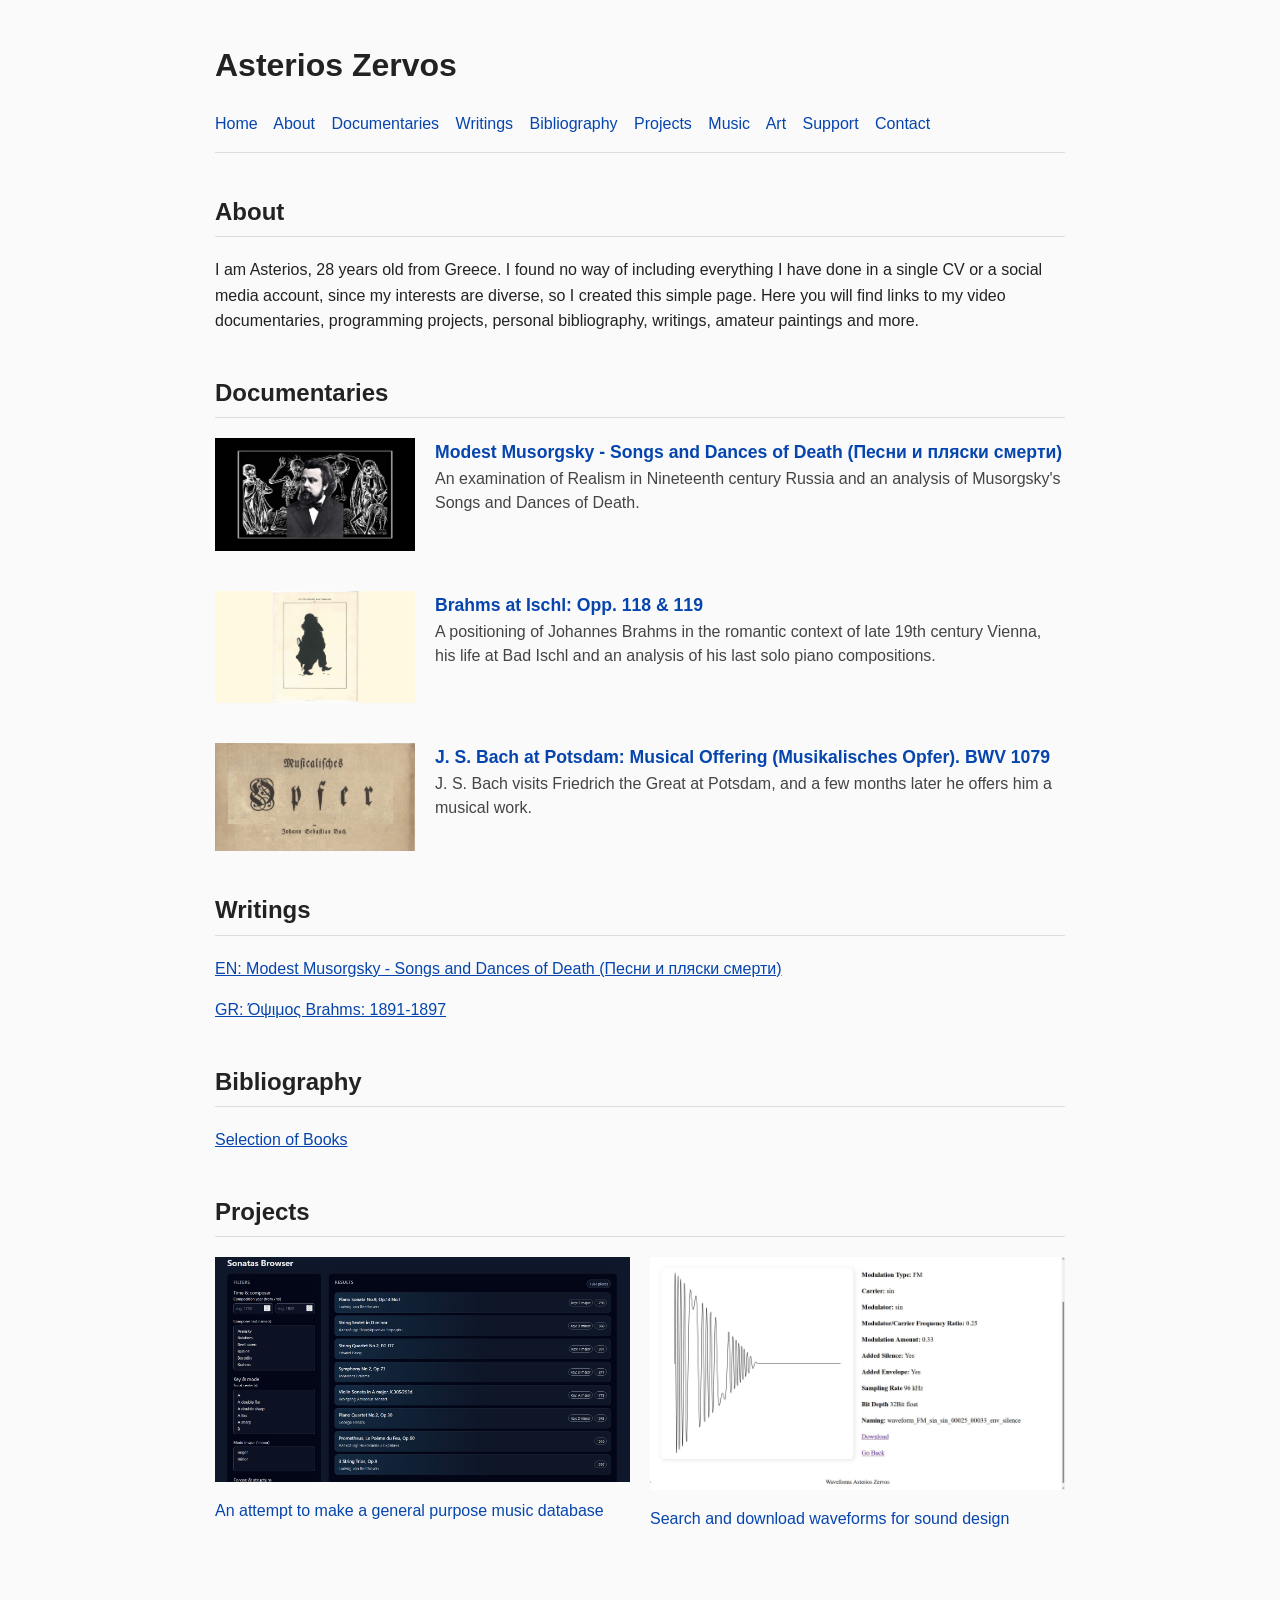
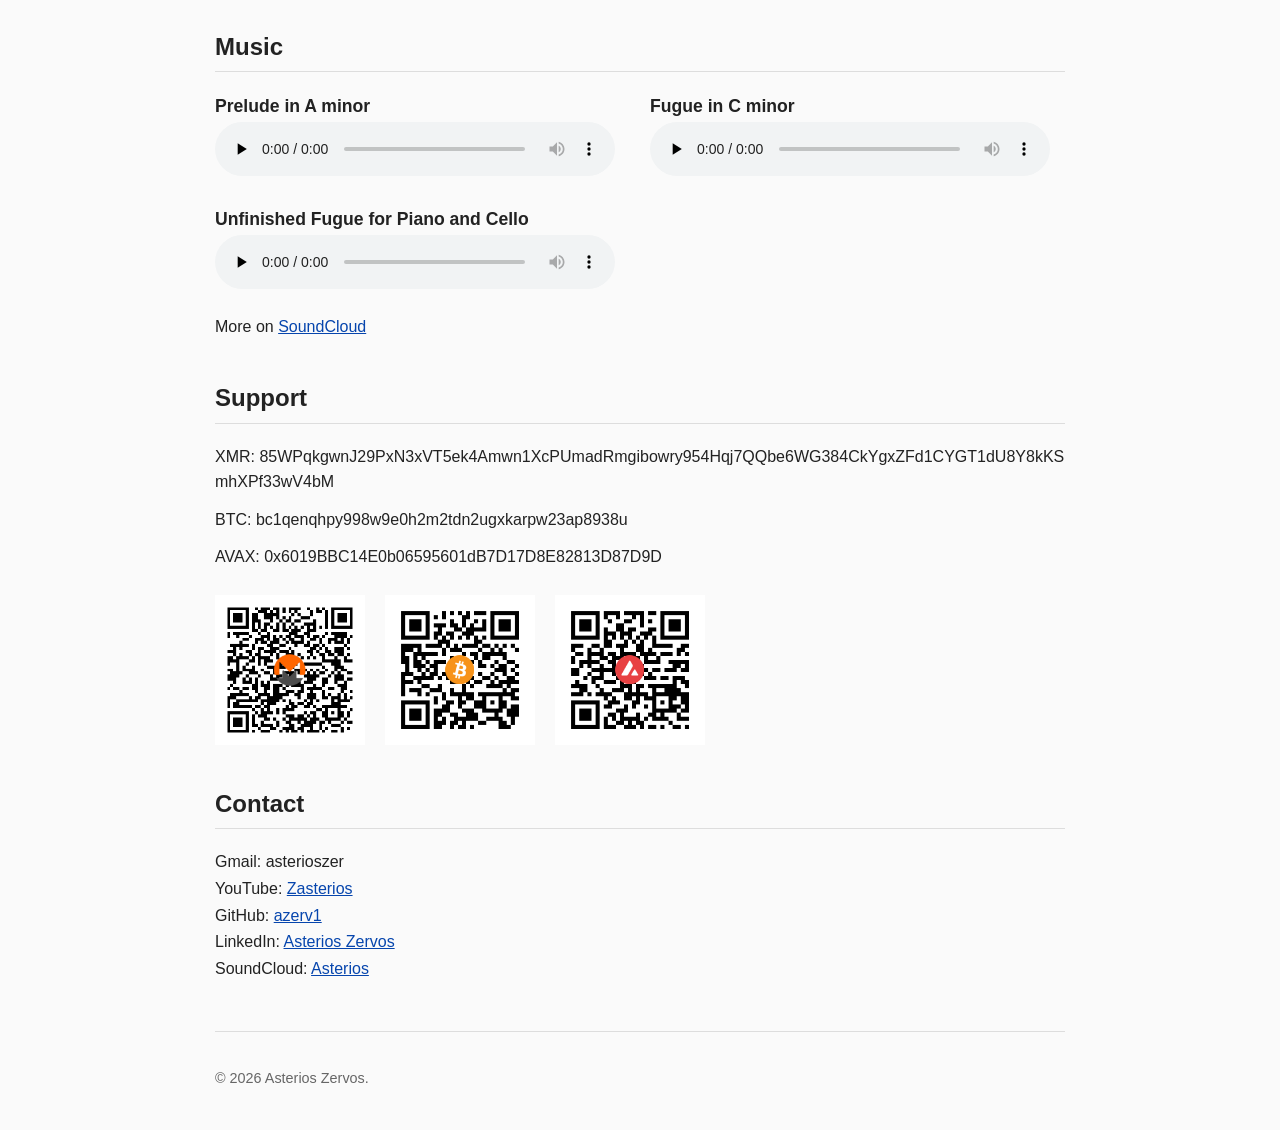
==== index.html @ 6bbd2012 "fix fugue c minor extension" ====
<!DOCTYPE html>
<html lang="en">
<head>
  <meta charset="UTF-8" />
  <meta name="viewport" content="width=device-width, initial-scale=1.0" />
  <meta name="referrer" content="strict-origin-when-cross-origin" />
  <meta name="description" content="I am Asterios, 28 years old from Greece. Here you will find links to my video documentaries, programming projects, personal bibliography, writings, amateur paintings and more.">
  <title>Asterios Zervos</title>
<link rel="stylesheet" href="style.css">
</head>
<body>
  <header>
    <h1>Asterios Zervos</h1>
  </header>

  <nav>
    <a href="index.html">Home</a>
    <a href="index.html#about">About</a>
    <a href="#documentaries">Documentaries</a>
    <a href="index.html#writings">Writings</a>
    <a href="index.html#bibliography">Bibliography</a>
    <a href="index.html#programs">Projects</a>
    <a href="index.html#music">Music</a>
    <a href="art.html">Art</a>
    <a href="index.html#support">Support</a>
    <a href="index.html#contact">Contact</a>
  </nav>

  <main>

    <section id="about">
      <h2>About</h2>
      <p>
       I am Asterios, 28 years old from Greece. I found no way of including everything I have done in a single CV or a social media account, since my interests are diverse,
        so I created this simple page. Here you will find links to my video documentaries, programming projects, personal bibliography, writings, amateur paintings and more.
      </p>
    </section>

  <section id="documentaries">
    <h2>Documentaries</h2>

    <div class="doc-item">

      <a href="https://www.youtube.com/watch?v=Gd1Lgdtlw6A" target="_blank" rel="noopener noreferrer">
        <img src="images/songs_an_dances_thumbnail.jpg" alt="Songs and Dances of Death thumbnail">
      </a>

      <div class="doc-text">
        <h3>
          <a href="https://www.youtube.com/watch?v=Gd1Lgdtlw6A" target="_blank" rel="noopener noreferrer">
            Modest Musorgsky - Songs and Dances of Death (Песни и пляски смерти)
          </a>
        </h3>

        <p>
        An examination of Realism in Nineteenth century Russia and an analysis of Musorgsky's Songs and Dances of Death. 
        </p>
      </div>

    </div>

    <div class="doc-item">

      <a href="https://www.youtube.com/watch?v=QQoxHRC1DCM" target="_blank" rel="noopener noreferrer">
        <img src="images/brahms_thumbnail.jpg" alt="Brahms thumbnail">
      </a>

      <div class="doc-text">
        <h3>
          <a href="https://www.youtube.com/watch?v=QQoxHRC1DCM" target="_blank" rel="noopener noreferrer">
            Brahms at Ischl: Opp. 118 & 119
          </a>
        </h3>

        <p>
          A positioning of Johannes Brahms in the romantic context of late 19th century Vienna,
           his life at Bad Ischl and an analysis of his last solo piano compositions.
        </p>
      </div>

    </div>

    <div class="doc-item">

      <a href="https://www.youtube.com/watch?v=Cq5OfuoIWLc" target="_blank" rel="noopener noreferrer">
        <img src="images/opfer_thumbnail_youtube.jpg" alt="Musical Offering thumbnail">
      </a>

      <div class="doc-text">
        <h3>
          <a href="https://www.youtube.com/watch?v=Cq5OfuoIWLc" target="_blank" rel="noopener noreferrer">
            J. S. Bach at Potsdam: Musical Offering (Musikalisches Opfer). BWV 1079
          </a>
        </h3>

        <p>
          J. S. Bach visits Friedrich the Great at Potsdam, and a few months later he offers him a musical work.
        </p>
      </div>

    </div>

  </section>

    <section id="writings">
      <h2>Writings</h2>

      <p>
        <a href="pdfs/asterios_zervos_Musorgsky_Songs and Dances of Death_2026.pdf" target="_blank">
          EN: Modest Musorgsky - Songs and Dances of Death (Песни и пляски смерти) 
        </a>
      </p>

      <p>
        <a href="pdfs/Όψιμος_Brahms_αστεριος_ζερβος_2026.pdf" target="_blank">
          GR: Όψιμος Brahms: 1891-1897
        </a>
      </p>
    </section>

    <section id="bibliography">
      <h2>Bibliography</h2>

      <p>
        <a href="pdfs/asterios_zervos_bibliography.pdf" target="_blank">
          Selection of Books
        </a>
      </p>
    </section>
<section id="programs">
  <h2>Projects</h2>

  <div class="projects-grid">

    <div class="doc-item">
      <a href="https://github.com/azerv1/classical_chamber" target="_blank" rel="noopener noreferrer">

        <img src="images/projects/chamber.jpg" alt="musicdb">

        <p>
          An attempt to make a general purpose music database
        </p>

      </a>
    </div>

    <div class="doc-item">
      <a href="https://github.com/azerv1/waveforms-site" target="_blank" rel="noopener noreferrer">

        <img src="images/projects/waveform.jpg" alt="waveforms">

        <p>
          Search and download waveforms for sound design
        </p>

      </a>
    </div>

  </div>
</section>

<section id="music">
  <h2>Music</h2>

  <div class="projects-grid">
    <div class="music-item">
      <div class="doc-text">
        <h3>Prelude in A minor</h3>
        <audio controls preload="none">
          <source src="audio/asterios_zervos_prelude_a_minor.mp3" type="audio/mpeg">
          Your browser does not support the audio element.
        </audio>
      </div>

    </div>
    <div class="music-item">
      <div class="doc-text">
        <h3>Fugue in C minor</h3>
        <audio controls preload="none">
          <source src="audio/asterios_zervos_fuga_c_minor.mp3" type="audio/mpeg">
          Your browser does not support the audio element.
        </audio>
      </div>

    </div>

    <div class="music-item">

      <div class="doc-text">
        <h3>Unfinished Fugue for Piano and Cello</h3>

        <audio controls preload="none">
          <source src="audio/asterios_zervos_fugue_1.mp3" type="audio/mpeg">
          Your browser does not support the audio element.
        </audio>
      </div>

    </div>

    </div>
    <p>
      More on
      <a href="https://soundcloud.com/asteriostunes" target="_blank" rel="noopener noreferrer">
        SoundCloud
      </a>
    </p>

  </div>
</section>

  <section id="support">
    <h2>Support</h2>

    <ul class="support-list">

      <li>
        XMR:
        85WPqkgwnJ29PxN3xVT5ek4Amwn1XcPUmadRmgibowry954Hqj7QQbe6WG384CkYgxZFd1CYGT1dU8Y8kKSmhXPf33wV4bM
      </li>

      <li>
        BTC:
        bc1qenqhpy998w9e0h2m2tdn2ugxkarpw23ap8938u
      </li>

      <li>
        AVAX:
        0x6019BBC14E0b06595601dB7D17D8E82813D87D9D
      </li>

    </ul>

    <div class="donate-grid">

      <img src="images/donate/donate_xmr_asterios.png" alt="XMR donation">

      <img src="images/donate/donate_btc_asterios.png" alt="BTC donation">

      <img src="images/donate/donate_avax_asterios.png" alt="AVAX donation">

    </div>
  </section>

  <section id="contact">
    <h2>Contact</h2>

    <ul class="contact-list">

      <li>
        Gmail: asterioszer
      </li>

      <li>
        YouTube:
        <a href="https://youtube.com/@Zasterios" target="_blank" rel="noopener noreferrer">
          Zasterios
        </a>
      </li>
      <li>
        GitHub:
        <a href="https://github.com/azerv1" target="_blank" rel="noopener noreferrer">
          azerv1
        </a>
      </li>

      <li>
        LinkedIn:
        <a href="https://linkedin.com/in/asterios-zervos-592a1218b/" target="_blank" rel="noopener noreferrer">
          Asterios Zervos
        </a>
      </li>

      <li>
        SoundCloud:
        <a href="https://soundcloud.com/asteriostunes" target="_blank" rel="noopener noreferrer">
          Asterios
        </a>
      </li>


    </ul>
  </section>
  </main>

  <footer>
    <p>© 2026 Asterios Zervos.</p>
  </footer>
</body>
</html>
---- style.css ----
body {
  font-family: Arial, sans-serif;
  max-width: 850px;
  margin: 40px auto;
  padding: 0 20px;
  line-height: 1.6;
  color: #222;
  background: #fafafa;
}

header {
  margin-bottom: 20px;
}

h1 {
  margin-bottom: 5px;
}

h2 {
  margin-top: 40px;
  border-bottom: 1px solid #ddd;
  padding-bottom: 5px;
}

nav {
  margin-bottom: 35px;
  padding-bottom: 15px;
  border-bottom: 1px solid #ddd;
}

nav a {
  margin-right: 12px;
  text-decoration: none;
  color: #0645ad;
}

nav a:hover {
  text-decoration: underline;
}

section {
  margin-bottom: 35px;
}

a {
  color: #0645ad;
}

footer {
  margin-top: 50px;
  padding-top: 20px;
  border-top: 1px solid #ddd;
  font-size: 0.9em;
  color: #666;
}

/* DOCUMENTARIES */

.doc-item {
  display: flex;
  gap: 20px;
  margin-bottom: 40px;
  align-items: flex-start;
}

.doc-item img {
  width: 200px;
  height: auto;
  display: block;
}

.doc-item a {
  text-decoration: none;
}

.doc-text {
  flex: 1;
}

.doc-text h3 {
  margin-top: 0;
  margin-bottom: 1px;
  font-size: 1.1rem;
}

.doc-text p {
  margin: 0;
  color: #444;
  line-height: 1.5;
}

/* ART */

.art-grid {
  display: grid;
  grid-template-columns: repeat(3, 1fr);
  gap: 20px;
  margin-top: 20px;
}

.art-grid img {
  width: 100%;
  height: 300px;
  object-fit: contain;
  display: block;
  border: none;
  background: none;
}

/* CONTACT */

.contact-list {
  list-style: none;
  padding-left: 0;
}

.contact-list li {
  margin-bottom: 1px;
}

/* SUPPORT */

.support-list {
  list-style: none;
  padding-left: 0;
}

.support-list li {
  margin-bottom: 12px;
  word-break: break-all;
}

.donate-grid {
  display: flex;
  gap: 20px;
  margin-top: 25px;
}

.donate-grid img {
  width: 150px;
  height: 150px;
  object-fit: contain;
}

/* PROJECTS */

.projects-grid {
  display: grid;
  grid-template-columns: repeat(2, 1fr);
  gap: 20px;
}

.projects-grid .doc-item img {
  width: 100%;
  object-fit: contain;
  display: block;
}

.projects-grid .doc-item a {
  text-decoration: none;
}

/* RESPONSIVE */

@media (max-width: 900px) {
  .art-grid {
    grid-template-columns: repeat(2, 1fr);
  }

  .projects-grid {
    grid-template-columns: 1fr;
  }

  .doc-item {
    flex-direction: column;
  }

  .doc-item img {
    width: 100%;
  }
}

@media (max-width: 600px) {
  .art-grid {
    grid-template-columns: 1fr;
  }

  .donate-grid {
    flex-wrap: wrap;
  }
}
audio {
  width: 100%;
  margin-top: 1px;
}
.music-item {
  margin-bottom: 1px;
}

.music-item h3 {
  margin-bottom: 1px;
}

.music-item audio {
  width: 100%;
  max-width: 400px;
}
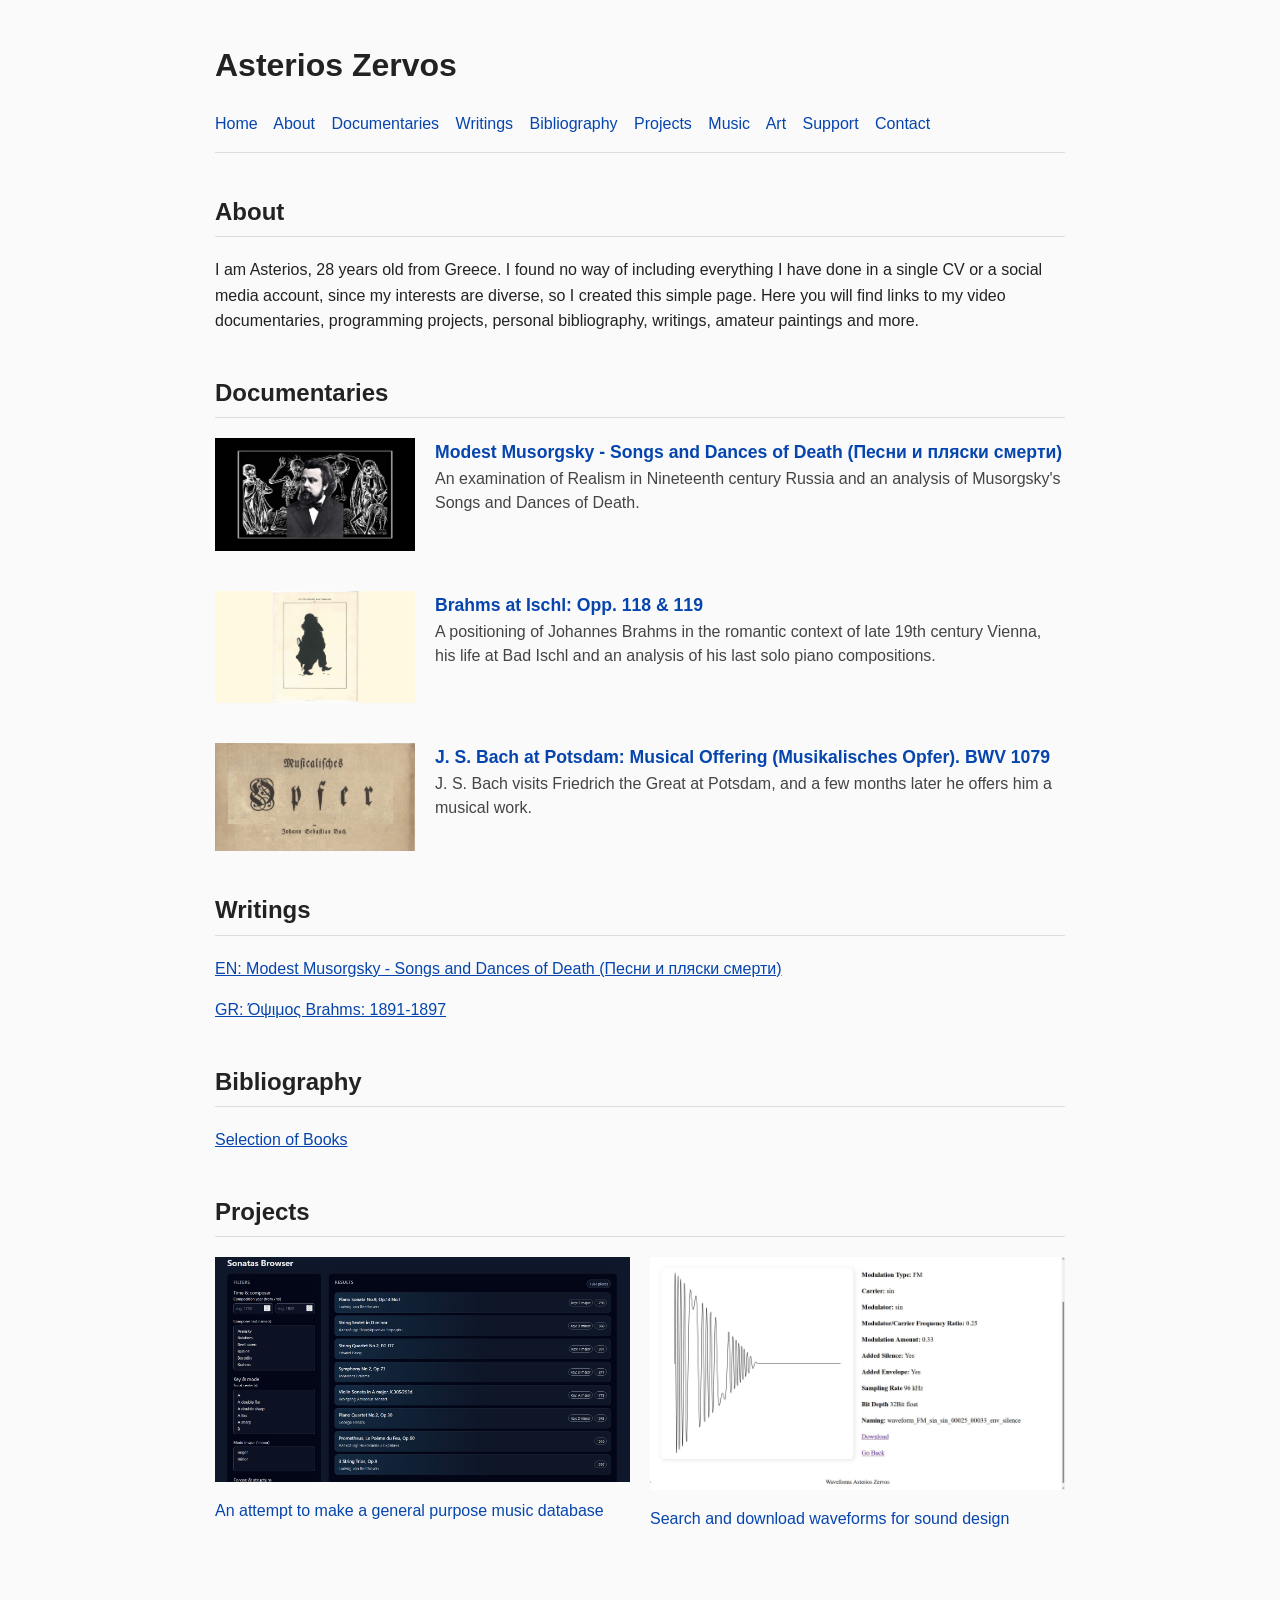
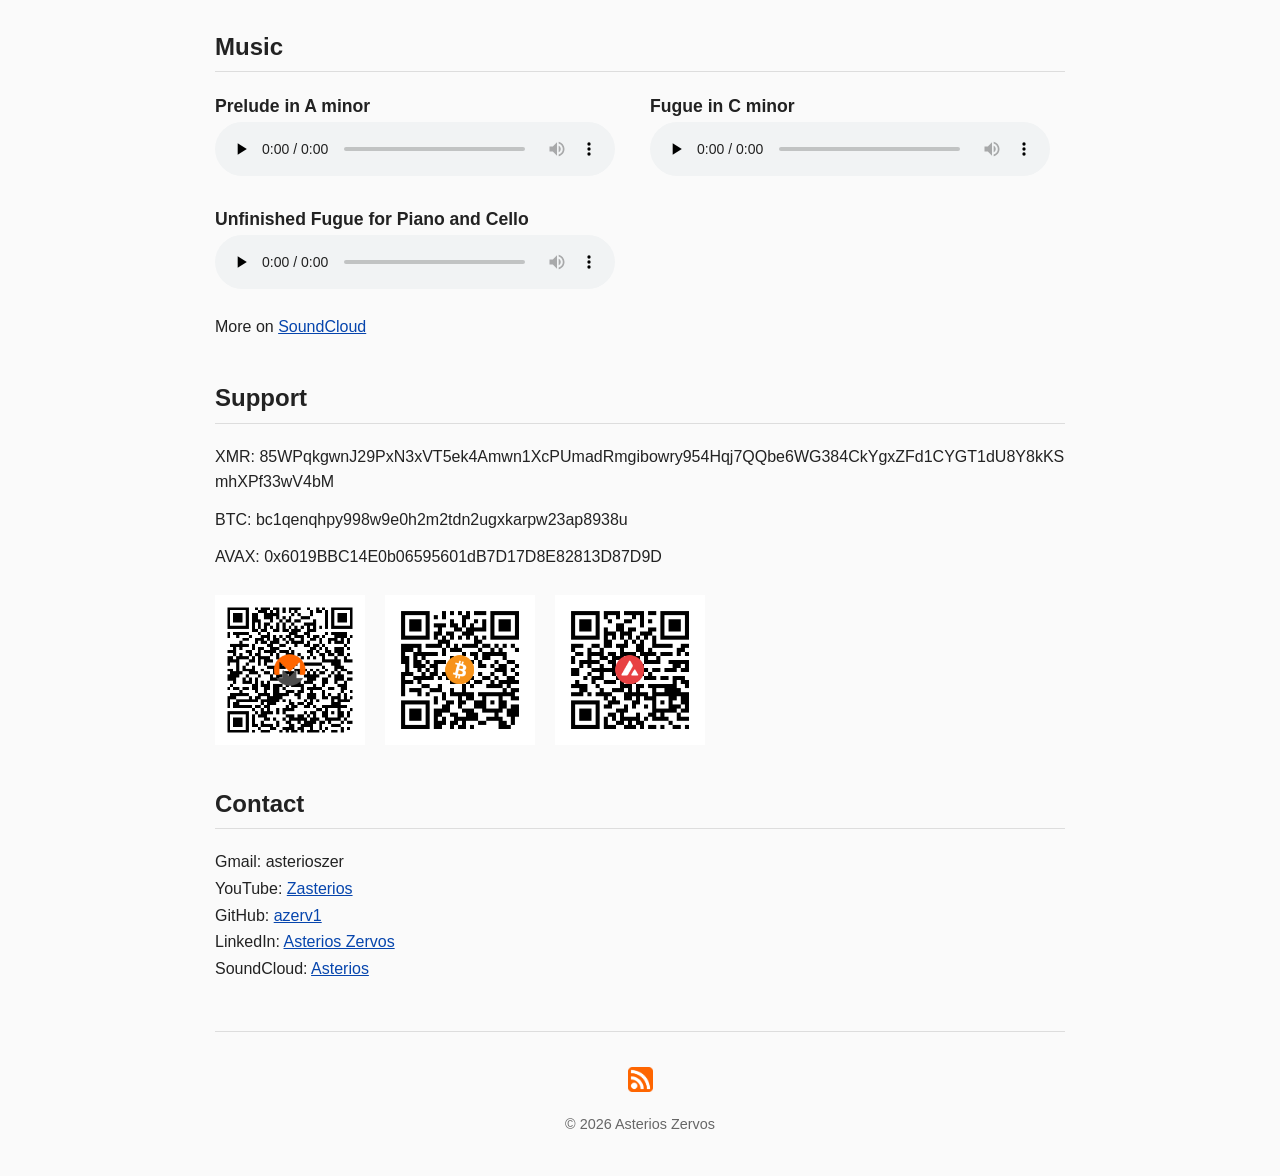
==== commit cb67f34f: "add rss feed" ====
--- a/index.html
+++ b/index.html
@@ -283,7 +283,16 @@
   </main>
 
   <footer>
-    <p>© 2026 Asterios Zervos.</p>
+    <p>
+      <a href="rss.xml" target="_blank" rel="noopener noreferrer">
+        <img src="images/rss.png" alt="RSS" width="25" height="25">
+      </a>
+
+    </p>
+    <p>
+      © 2026 Asterios Zervos
+
+    </p>
   </footer>
 </body>
 </html>
--- a/style.css
+++ b/style.css
@@ -204,4 +204,13 @@
 .music-item audio {
   width: 100%;
   max-width: 400px;
+}
+footer {
+  margin-top: 50px;
+  padding-top: 20px;
+  border-top: 1px solid #ddd;
+  font-size: 0.9em;
+  color: #666;
+
+  text-align: center;
 }
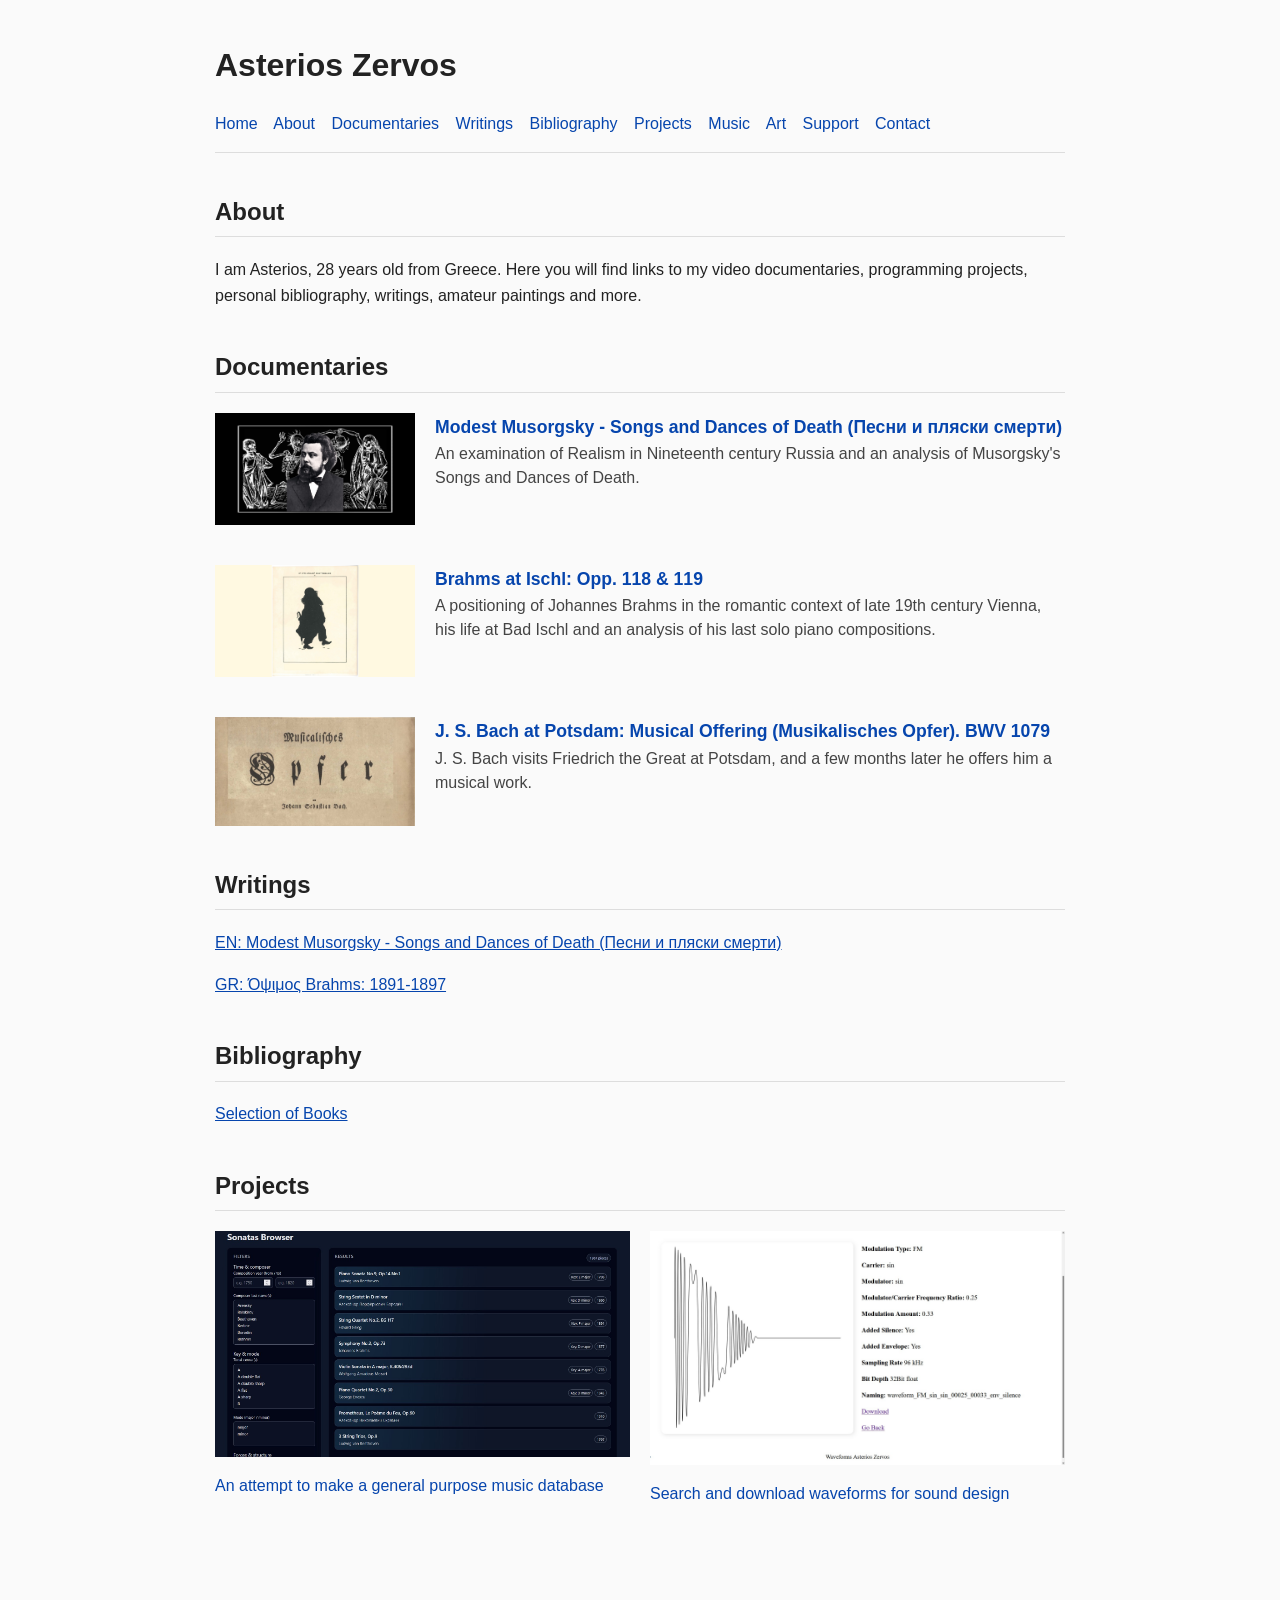
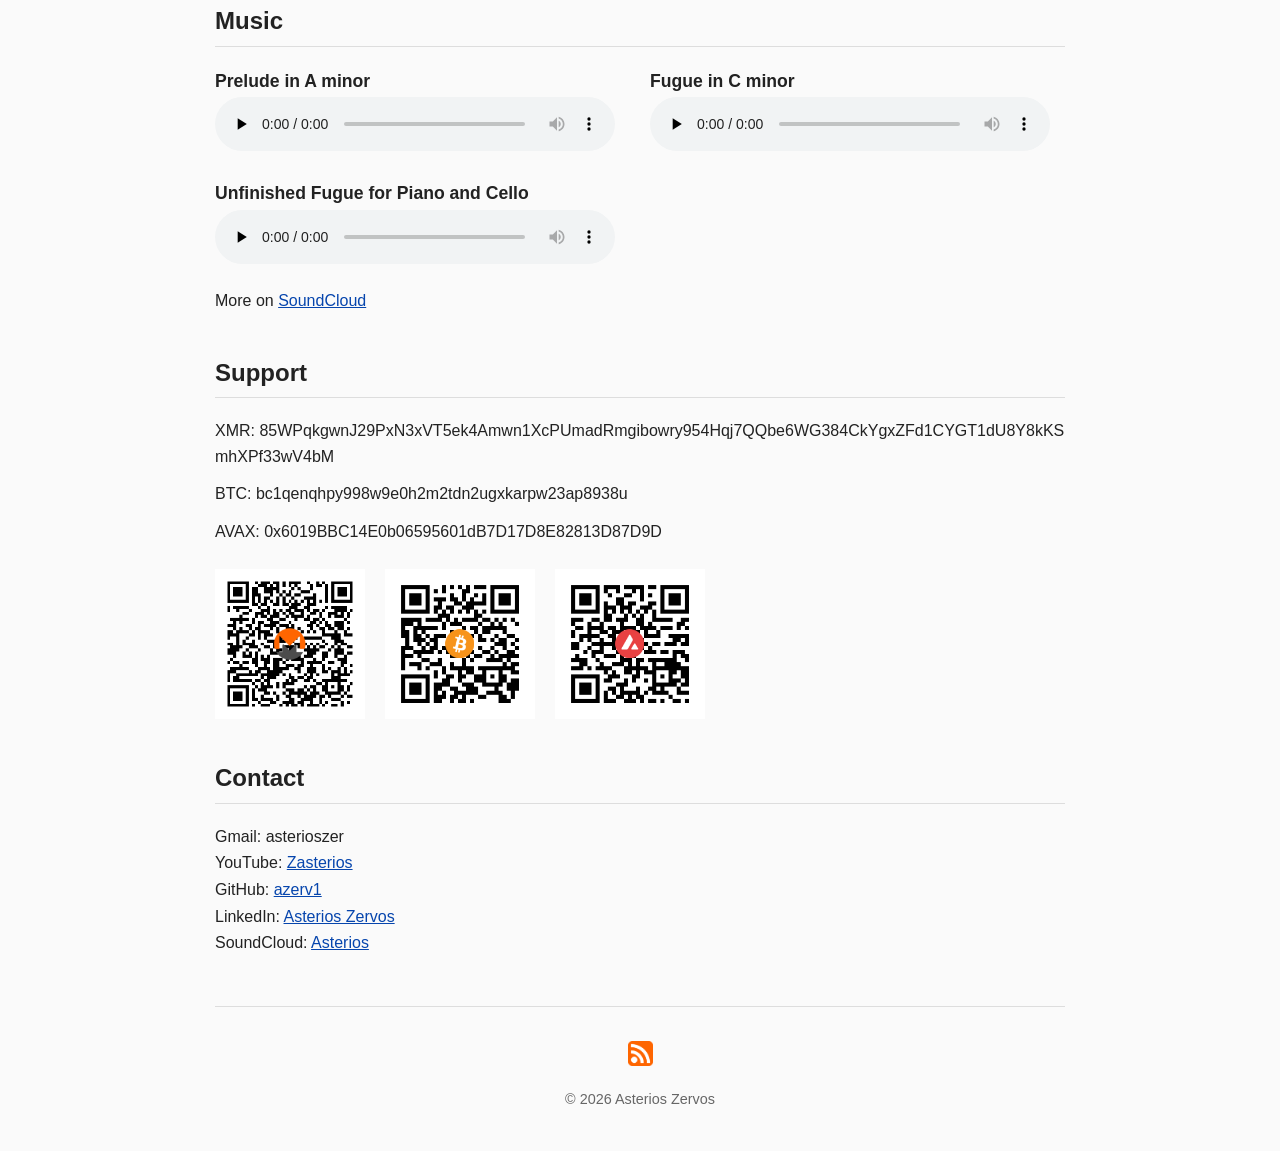
==== commit 716610b2: "remove unnececary intro" ====
--- a/index.html
+++ b/index.html
@@ -31,8 +31,7 @@
     <section id="about">
       <h2>About</h2>
       <p>
-       I am Asterios, 28 years old from Greece. I found no way of including everything I have done in a single CV or a social media account, since my interests are diverse,
-        so I created this simple page. Here you will find links to my video documentaries, programming projects, personal bibliography, writings, amateur paintings and more.
+       I am Asterios, 28 years old from Greece. Here you will find links to my video documentaries, programming projects, personal bibliography, writings, amateur paintings and more.
       </p>
     </section>
 
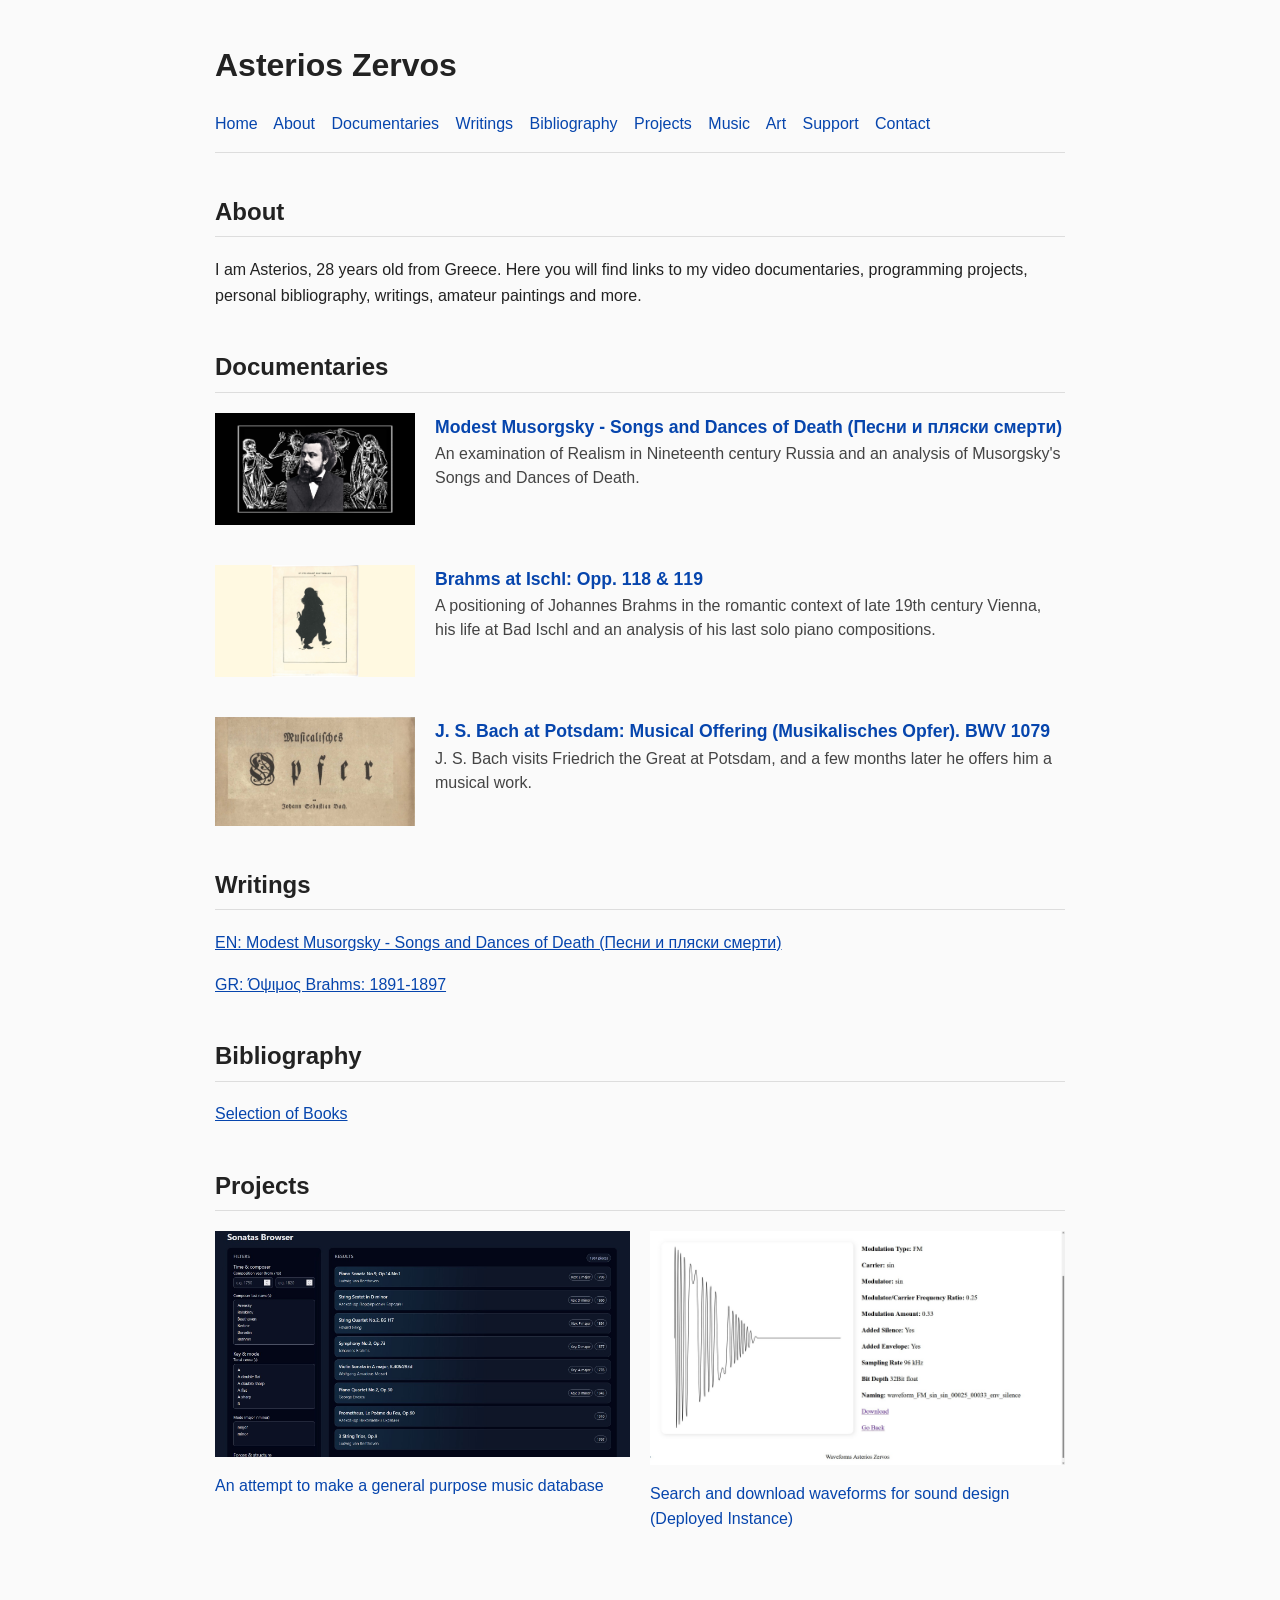
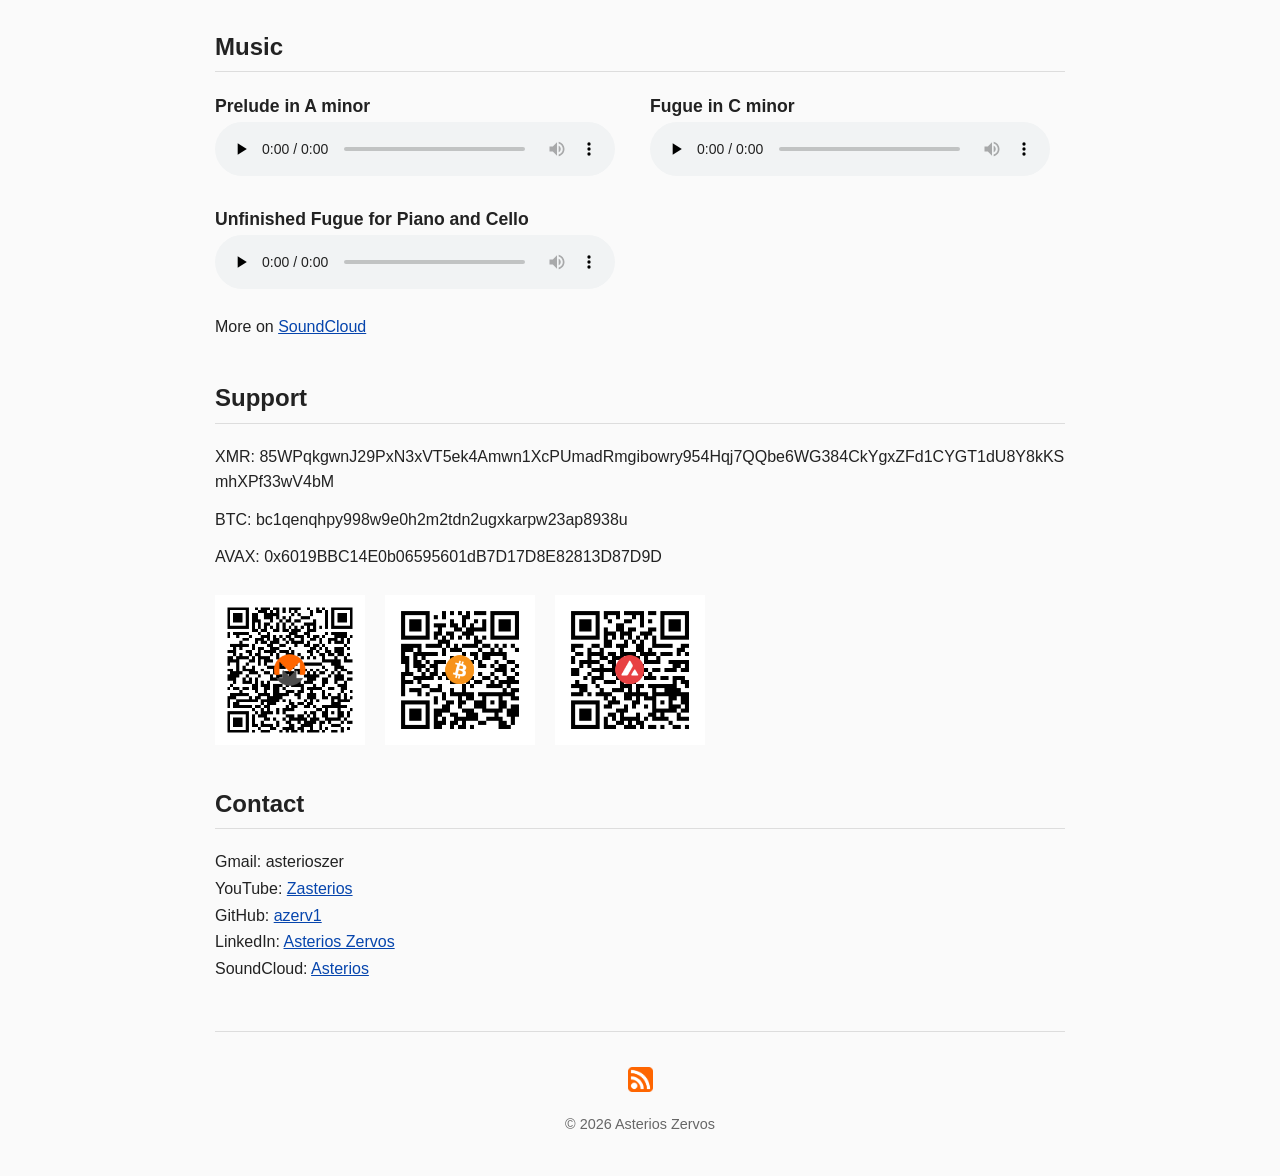
==== commit 535e337d: "link waveforms to deployed instance" ====
--- a/index.html
+++ b/index.html
@@ -144,12 +144,12 @@
     </div>
 
     <div class="doc-item">
-      <a href="https://github.com/azerv1/waveforms-site" target="_blank" rel="noopener noreferrer">
+      <a href="https://waveforms-site.onrender.com" target="_blank" rel="noopener noreferrer">
 
         <img src="images/projects/waveform.jpg" alt="waveforms">
 
         <p>
-          Search and download waveforms for sound design
+          Search and download waveforms for sound design (Deployed Instance)
         </p>
 
       </a>
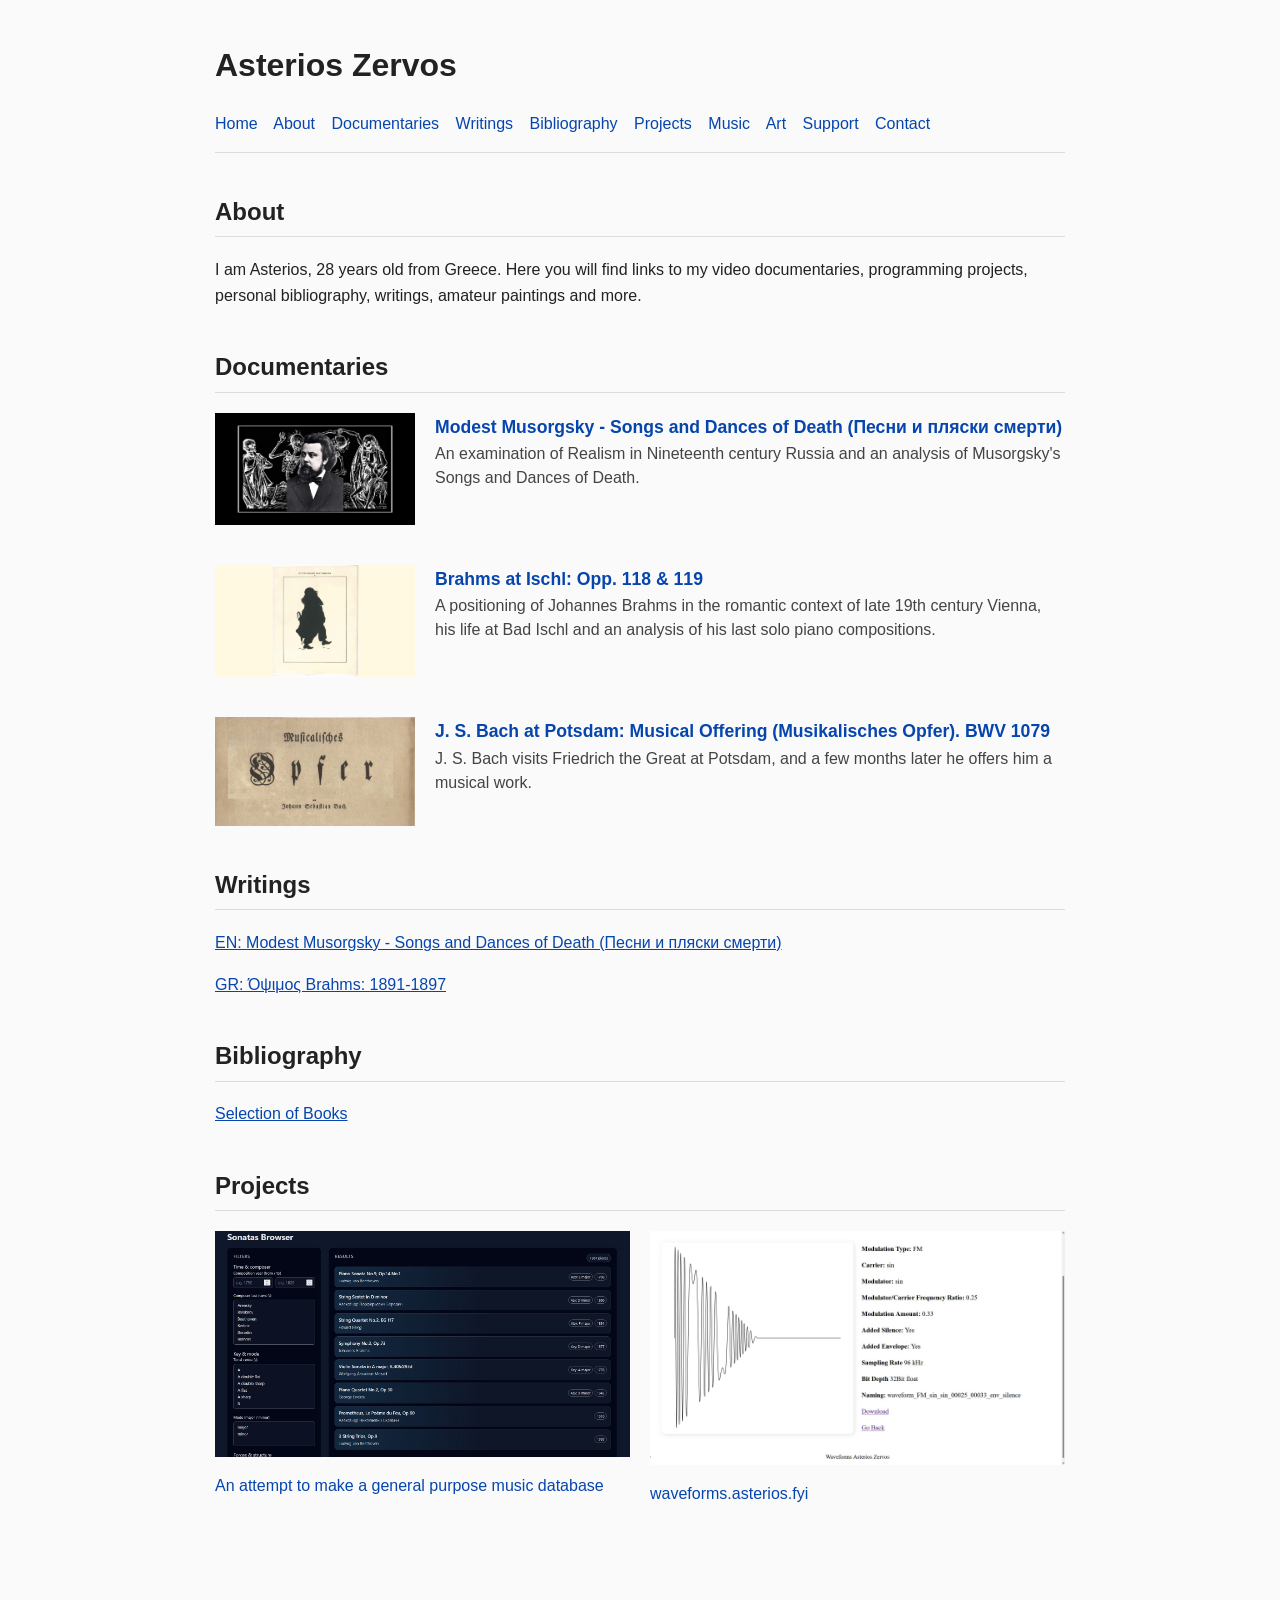
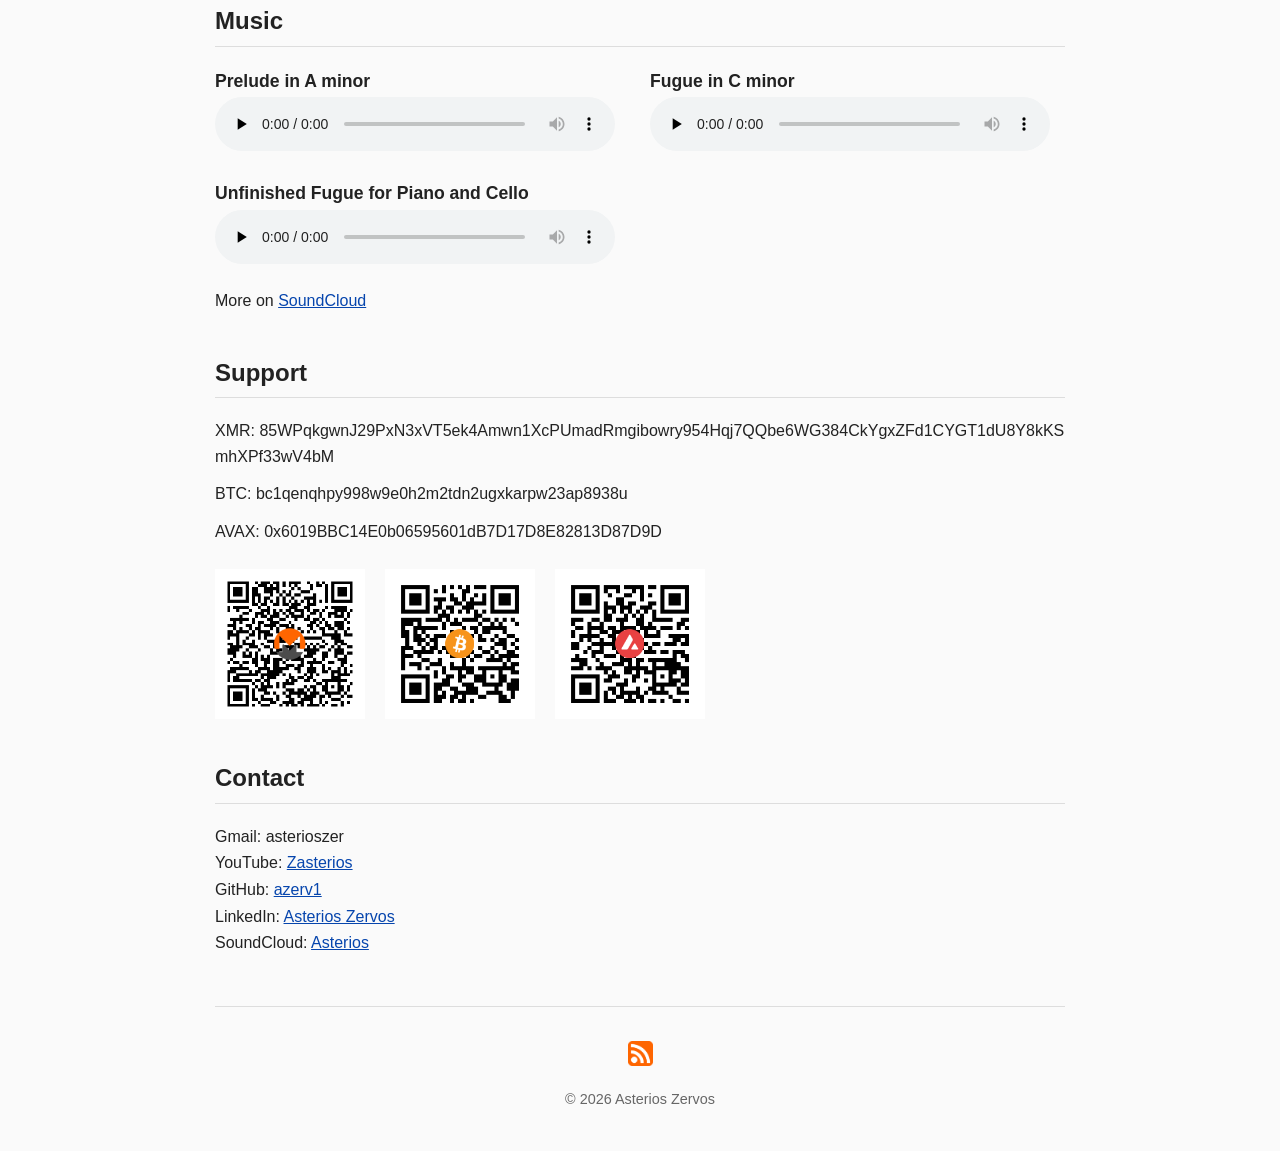
==== commit 0535347d: "change waveforms url" ====
--- a/index.html
+++ b/index.html
@@ -144,12 +144,12 @@
     </div>
 
     <div class="doc-item">
-      <a href="https://waveforms-site.onrender.com" target="_blank" rel="noopener noreferrer">
+      <a href="https://waveforms.asterios.fyi" target="_blank" rel="noopener noreferrer">
 
         <img src="images/projects/waveform.jpg" alt="waveforms">
 
         <p>
-          Search and download waveforms for sound design (Deployed Instance)
+         waveforms.asterios.fyi
         </p>
 
       </a>
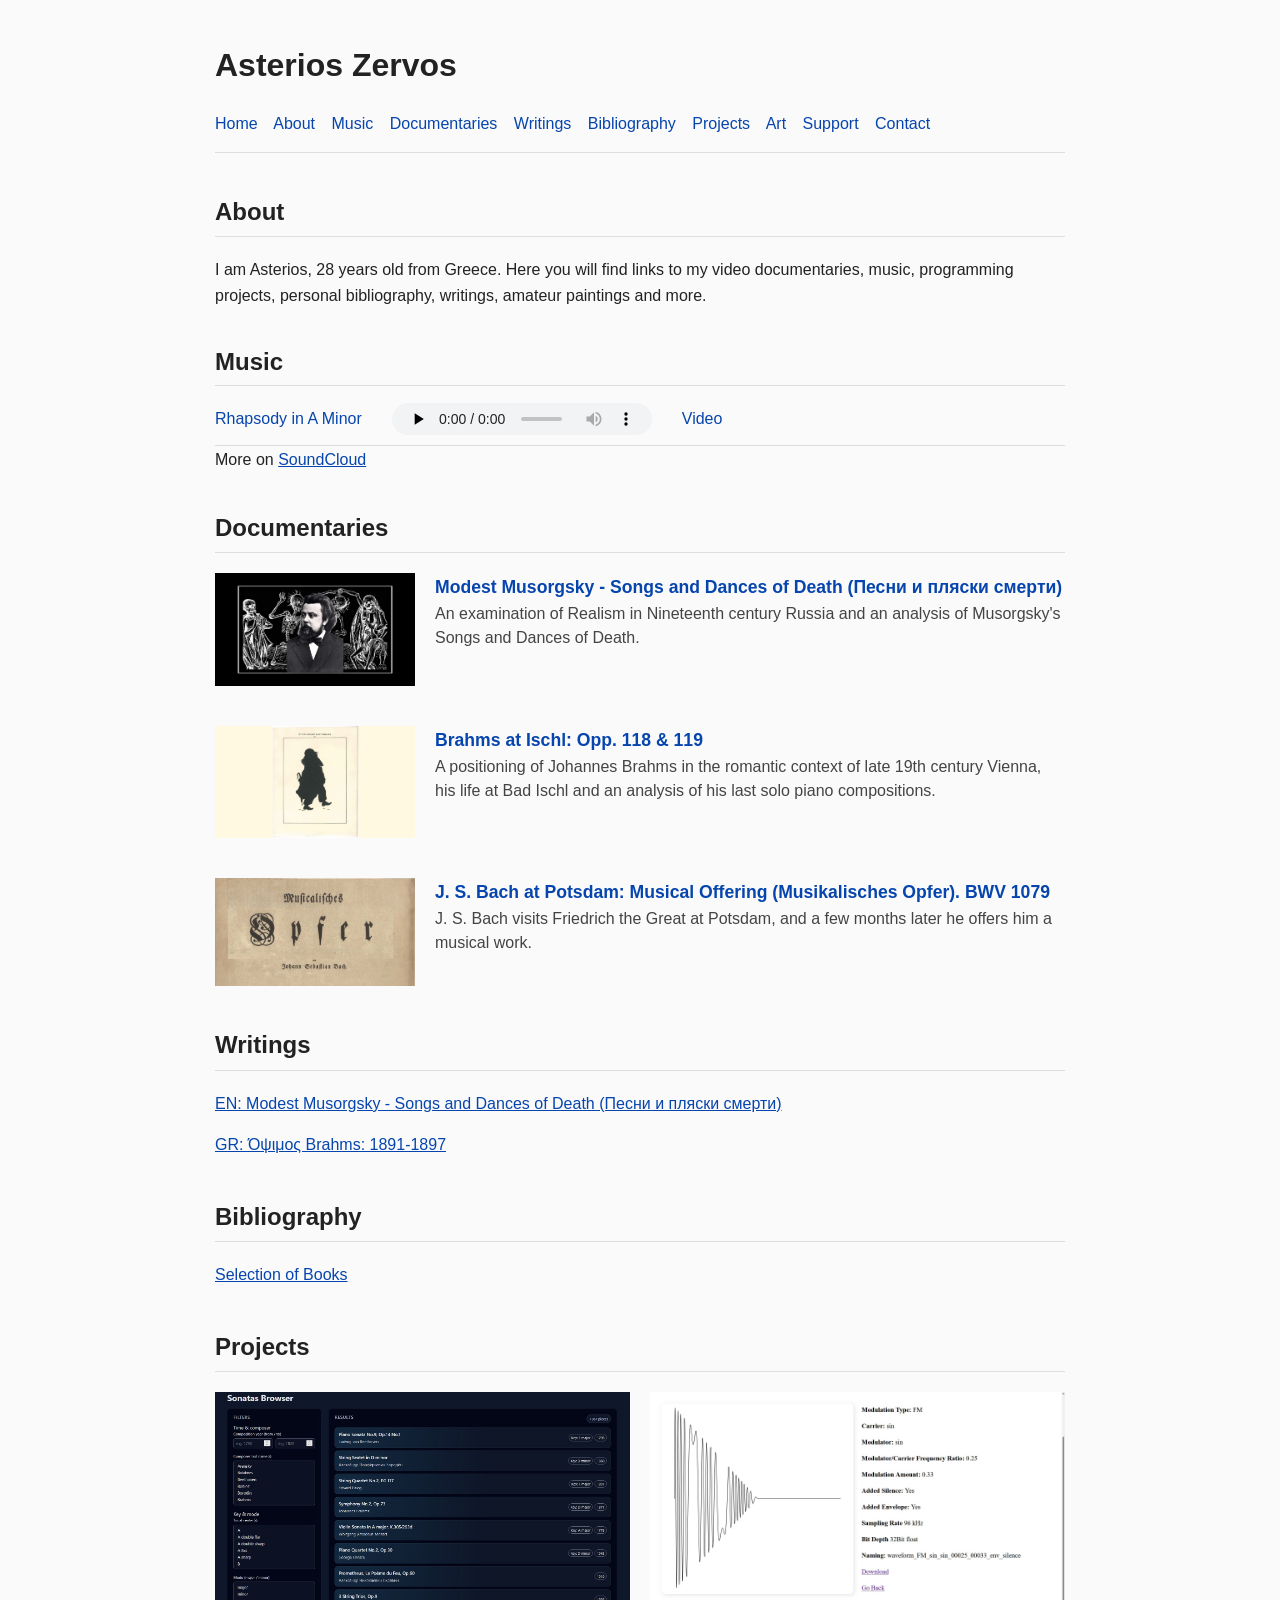
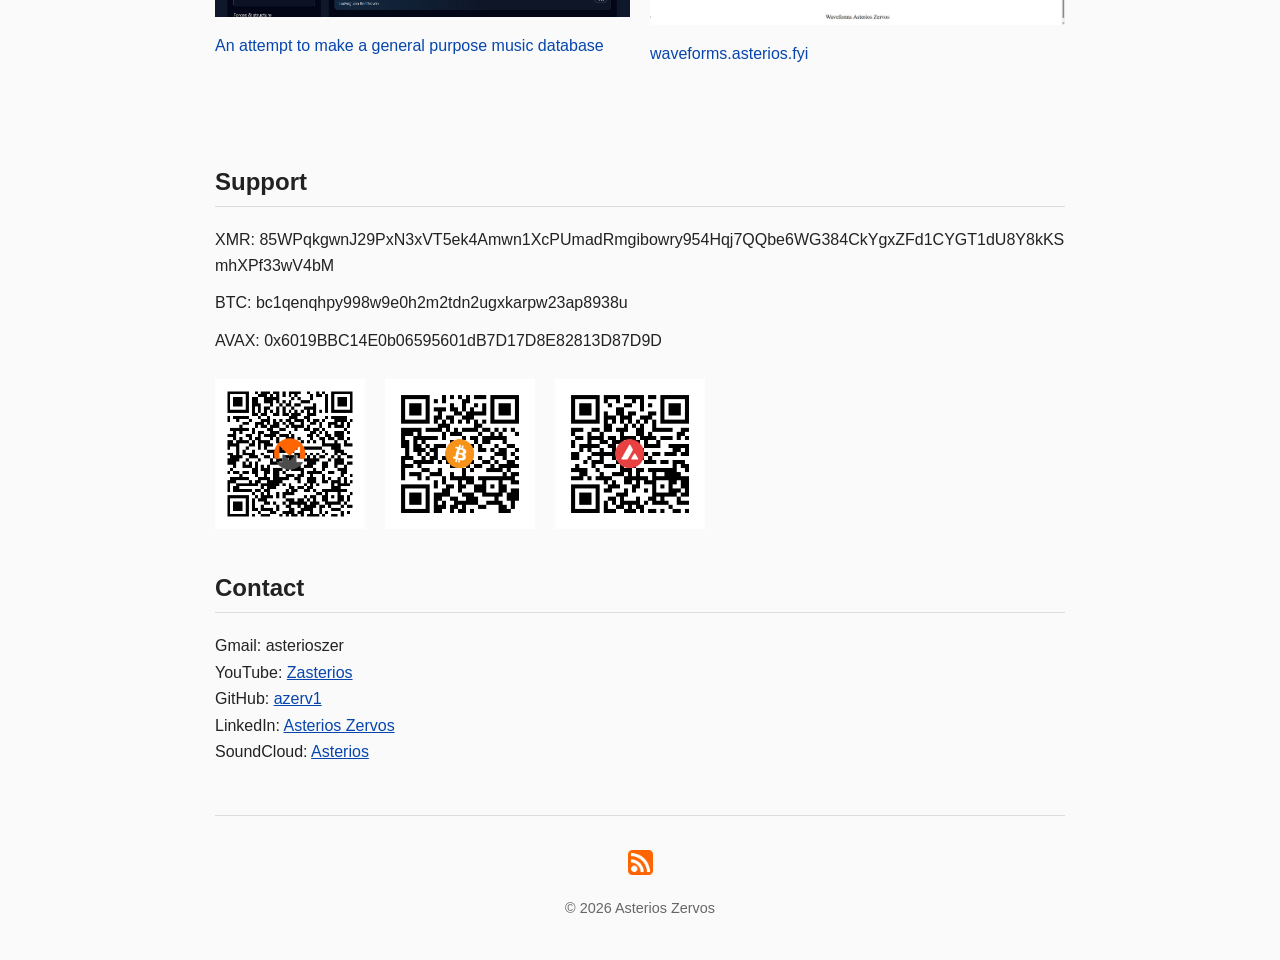
==== commit 5a957310: "changed music , added rhapsody, moved music on top of documentaries" ====
--- a/index.html
+++ b/index.html
@@ -16,11 +16,11 @@
   <nav>
     <a href="index.html">Home</a>
     <a href="index.html#about">About</a>
+    <a href="index.html#music">Music</a>
     <a href="#documentaries">Documentaries</a>
     <a href="index.html#writings">Writings</a>
     <a href="index.html#bibliography">Bibliography</a>
     <a href="index.html#programs">Projects</a>
-    <a href="index.html#music">Music</a>
     <a href="art.html">Art</a>
     <a href="index.html#support">Support</a>
     <a href="index.html#contact">Contact</a>
@@ -31,10 +31,38 @@
     <section id="about">
       <h2>About</h2>
       <p>
-       I am Asterios, 28 years old from Greece. Here you will find links to my video documentaries, programming projects, personal bibliography, writings, amateur paintings and more.
+       I am Asterios, 28 years old from Greece. Here you will find links to my video documentaries, music, programming projects, personal bibliography, writings, amateur paintings and more.
       </p>
     </section>
 
+<section id="music">
+  <h2>Music</h2>
+
+  <div class="music-list">
+
+    <div class="music-item">
+
+      <a href="scores/rhapsody_a_minor_1_asterios_zervos.pdf" target="_blank" rel="noopener noreferrer">
+        Rhapsody in A Minor
+      </a>
+      <audio controls preload="none">
+        <source src="audio/trio_a_minor_30_5_2026_2.mp3" type="audio/mpeg">
+        Your browser does not support the audio element.
+      </audio>
+      <a href="https://www.youtube.com/watch?v=4ExYk4aBegI" target="_blank" rel="noopener noreferrer">
+        Video 
+      </a>
+    </div>
+
+  </div>
+
+  <p>
+    More on
+    <a href="https://soundcloud.com/asteriostunes" target="_blank" rel="noopener noreferrer">
+      SoundCloud
+    </a>
+  </p>
+</section>
   <section id="documentaries">
     <h2>Documentaries</h2>
 
@@ -158,54 +186,6 @@
   </div>
 </section>
 
-<section id="music">
-  <h2>Music</h2>
-
-  <div class="projects-grid">
-    <div class="music-item">
-      <div class="doc-text">
-        <h3>Prelude in A minor</h3>
-        <audio controls preload="none">
-          <source src="audio/asterios_zervos_prelude_a_minor.mp3" type="audio/mpeg">
-          Your browser does not support the audio element.
-        </audio>
-      </div>
-
-    </div>
-    <div class="music-item">
-      <div class="doc-text">
-        <h3>Fugue in C minor</h3>
-        <audio controls preload="none">
-          <source src="audio/asterios_zervos_fuga_c_minor.mp3" type="audio/mpeg">
-          Your browser does not support the audio element.
-        </audio>
-      </div>
-
-    </div>
-
-    <div class="music-item">
-
-      <div class="doc-text">
-        <h3>Unfinished Fugue for Piano and Cello</h3>
-
-        <audio controls preload="none">
-          <source src="audio/asterios_zervos_fugue_1.mp3" type="audio/mpeg">
-          Your browser does not support the audio element.
-        </audio>
-      </div>
-
-    </div>
-
-    </div>
-    <p>
-      More on
-      <a href="https://soundcloud.com/asteriostunes" target="_blank" rel="noopener noreferrer">
-        SoundCloud
-      </a>
-    </p>
-
-  </div>
-</section>
 
   <section id="support">
     <h2>Support</h2>
--- a/style.css
+++ b/style.css
@@ -193,17 +193,59 @@
   width: 100%;
   margin-top: 1px;
 }
+#music {
+  margin-bottom: 15px;
+}
+
+#music h2 {
+  margin-top: 25px;
+  margin-bottom: 6px;
+  padding-bottom: 3px;
+}
+
+.music-list {
+  margin: 0;
+  padding: 0;
+}
+
 .music-item {
-  margin-bottom: 1px;
-}
-
-.music-item h3 {
-  margin-bottom: 1px;
+  display: flex;
+  align-items: center;
+  column-gap: 30px;
+  row-gap: 0;
+
+  margin: 0;
+  padding: 10px 0;
+  border-bottom: 1px solid #ddd;
 }
 
 .music-item audio {
-  width: 100%;
-  max-width: 400px;
+  width: 260px;
+  height: 32px;
+  display: block;
+}
+
+.music-item a {
+  white-space: nowrap;
+  text-decoration: none;
+  line-height: 1.2;
+}
+
+#music p {
+  margin-top: 4px;
+  margin-bottom: 0;
+  line-height: 1.2;
+}
+
+@media (max-width: 700px) {
+  .music-item {
+    grid-template-columns: 1fr;
+    row-gap: 4px;
+  }
+
+  .music-item audio {
+    width: 100%;
+  }
 }
 footer {
   margin-top: 50px;
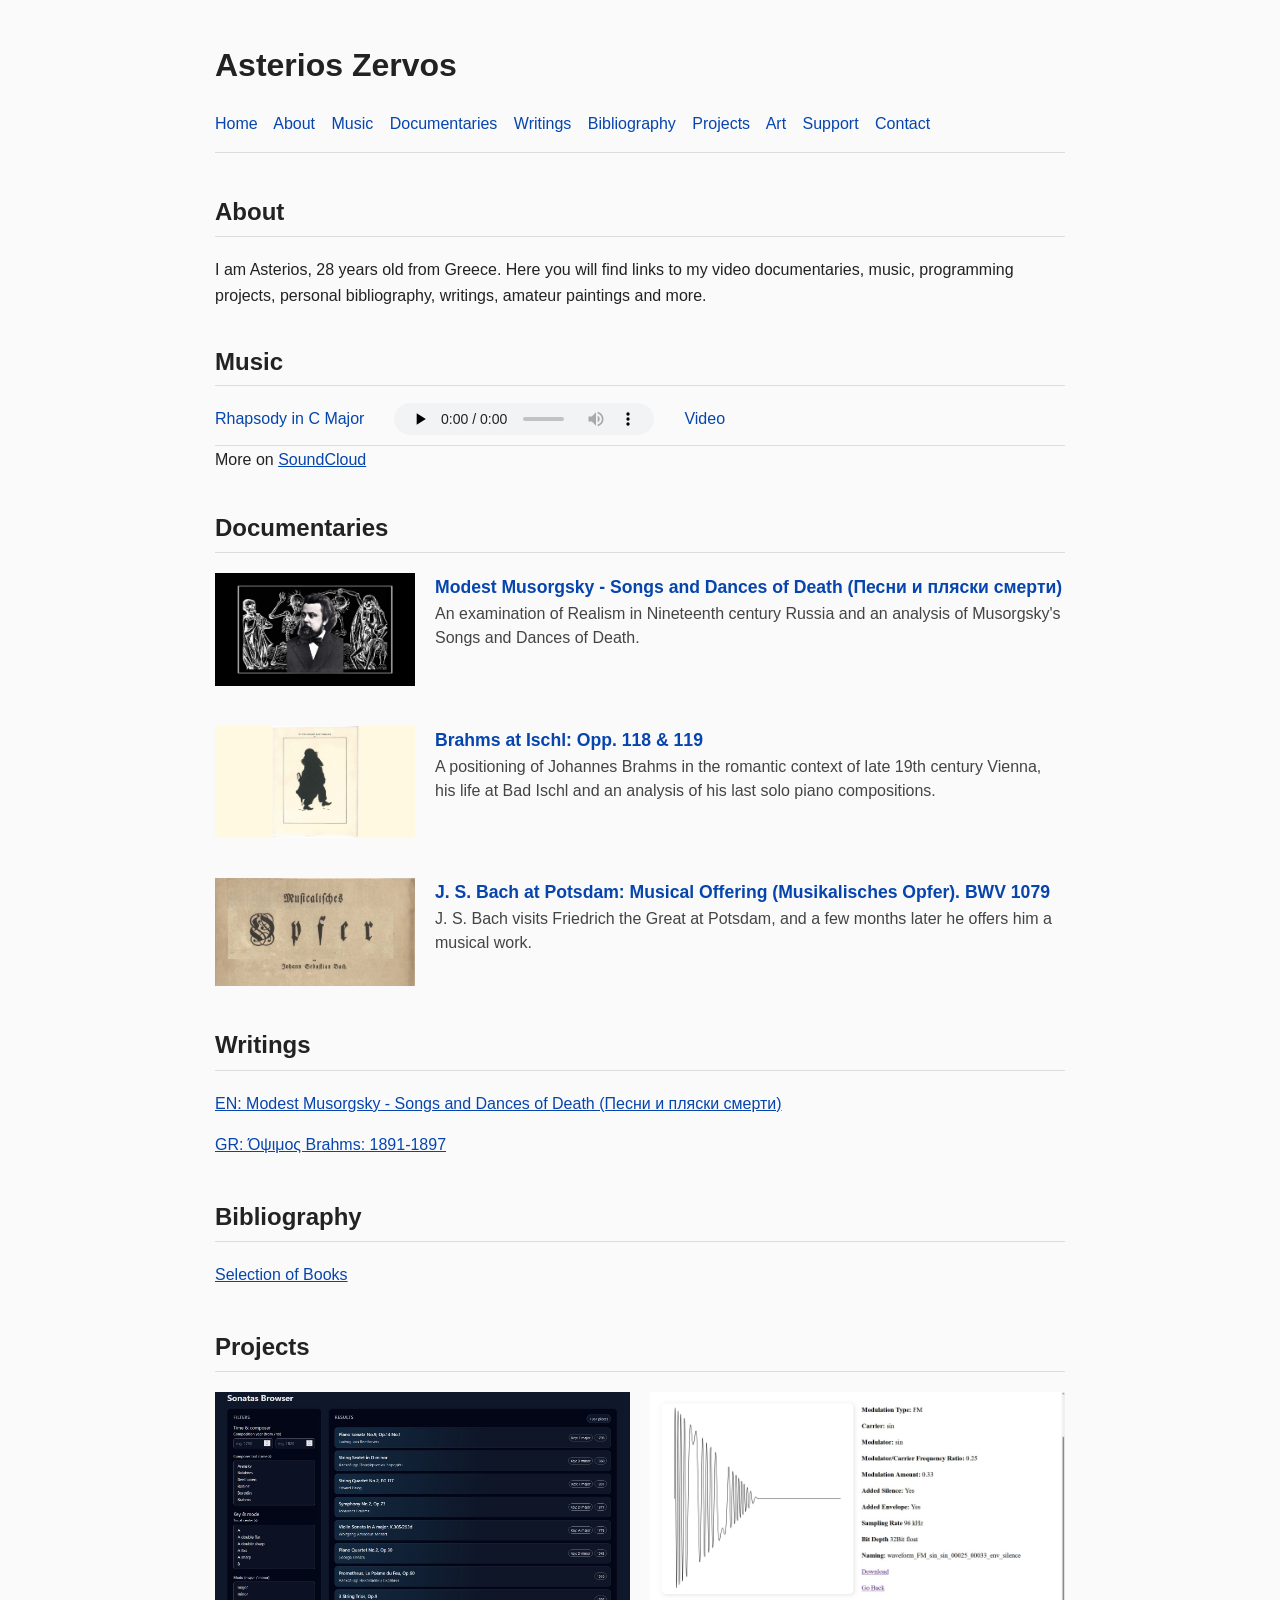
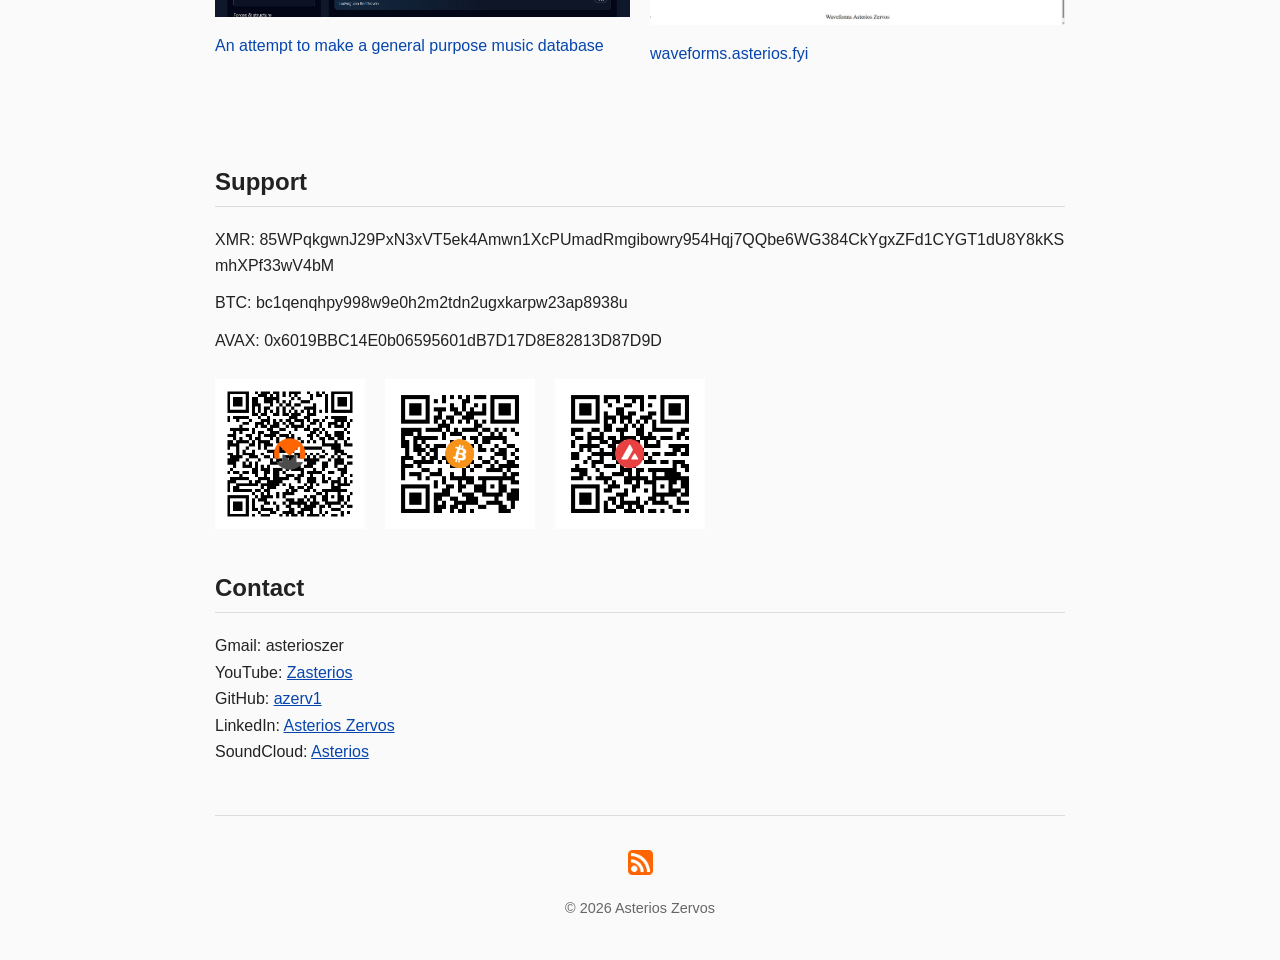
==== commit 7a9f19a6: "correct a minor to c major" ====
--- a/index.html
+++ b/index.html
@@ -43,7 +43,7 @@
     <div class="music-item">
 
       <a href="scores/rhapsody_a_minor_1_asterios_zervos.pdf" target="_blank" rel="noopener noreferrer">
-        Rhapsody in A Minor
+        Rhapsody in C Major
       </a>
       <audio controls preload="none">
         <source src="audio/trio_a_minor_30_5_2026_2.mp3" type="audio/mpeg">
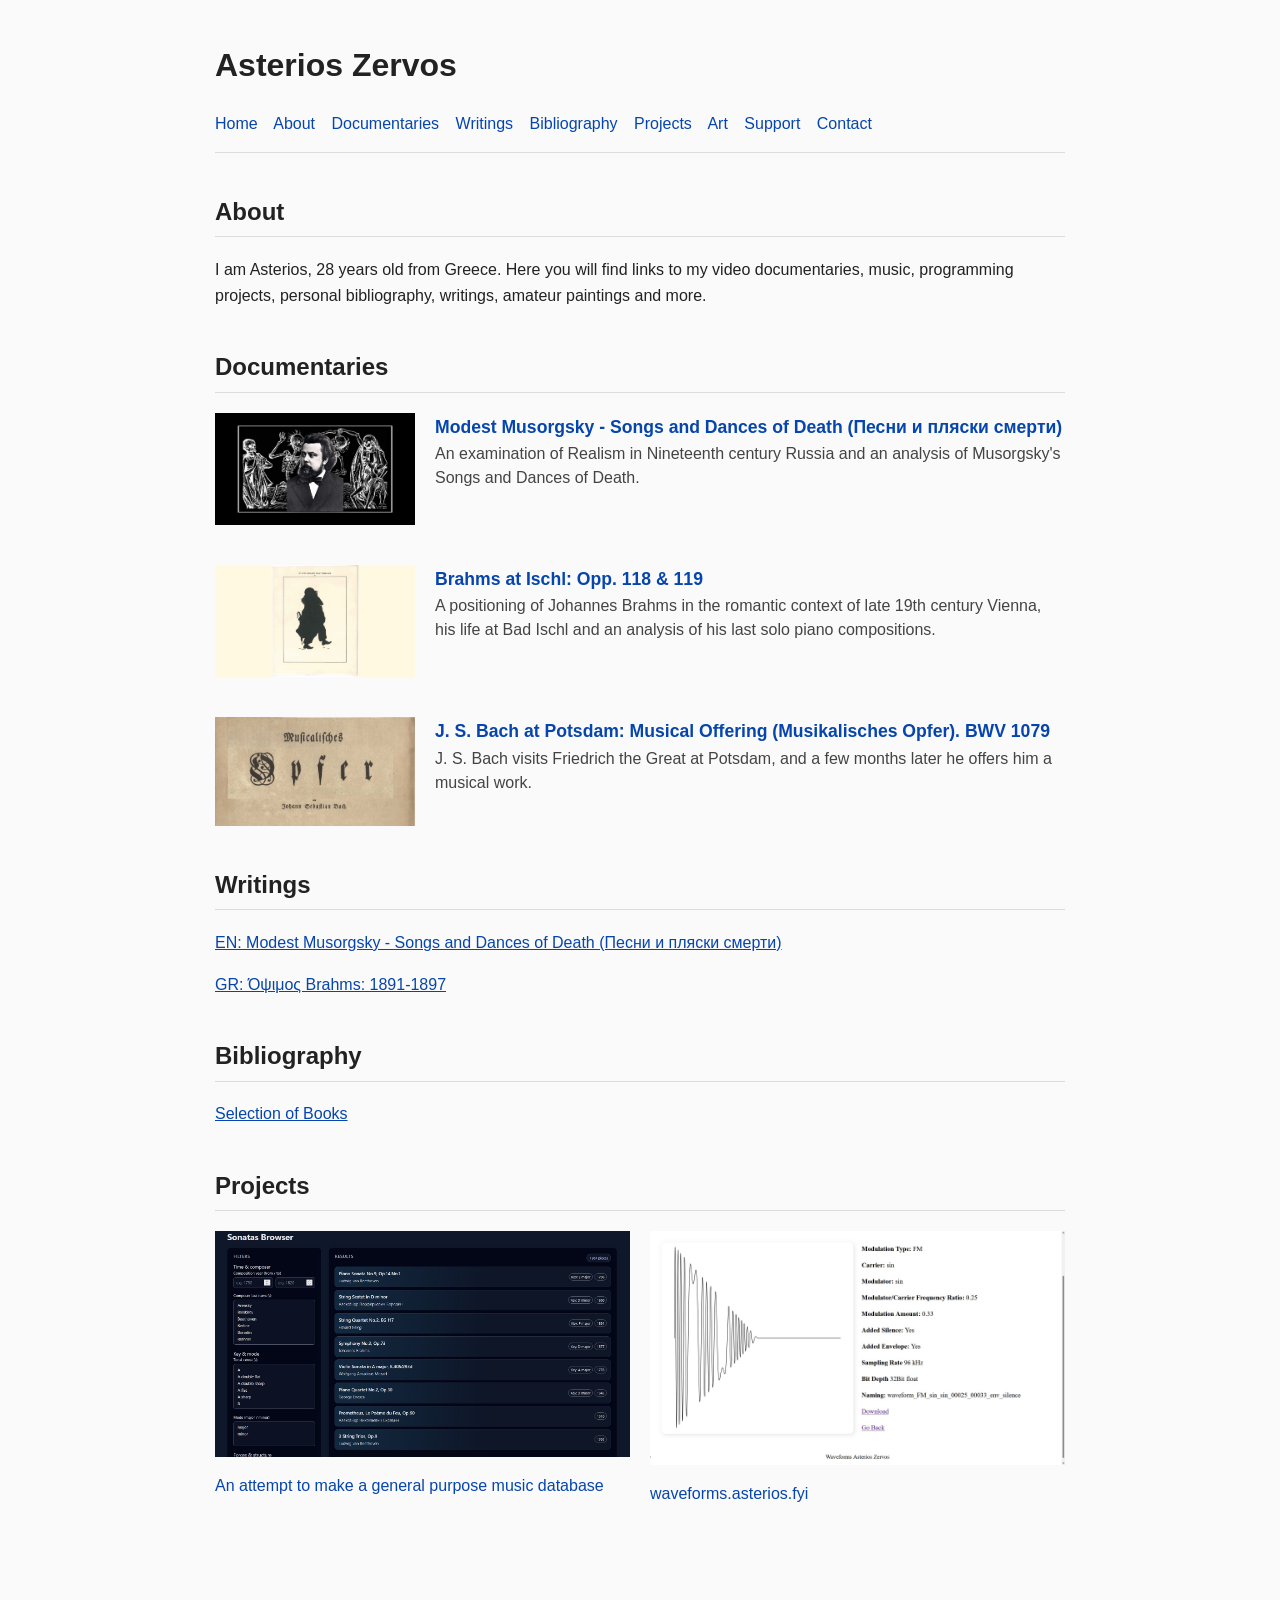
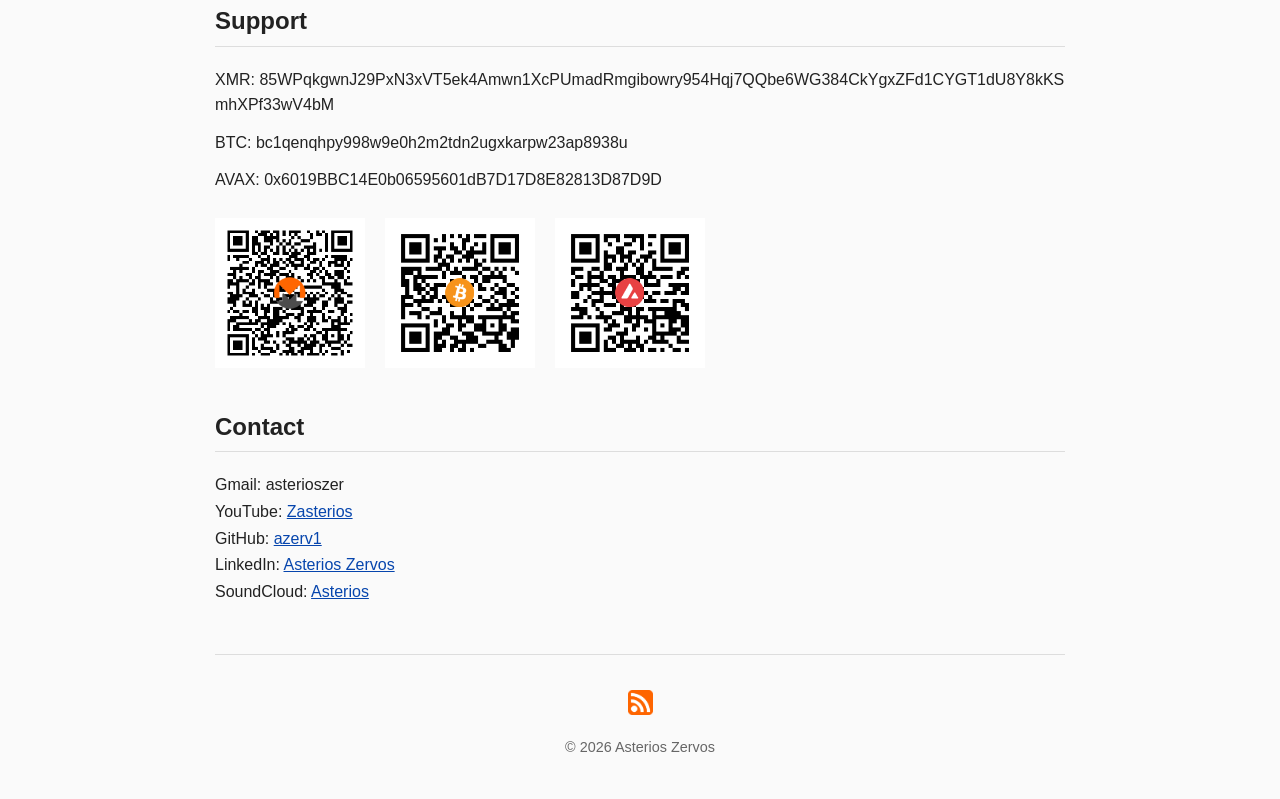
==== commit c978d874: "remove music" ====
--- a/index.html
+++ b/index.html
@@ -16,7 +16,6 @@
   <nav>
     <a href="index.html">Home</a>
     <a href="index.html#about">About</a>
-    <a href="index.html#music">Music</a>
     <a href="#documentaries">Documentaries</a>
     <a href="index.html#writings">Writings</a>
     <a href="index.html#bibliography">Bibliography</a>
@@ -35,34 +34,6 @@
       </p>
     </section>
 
-<section id="music">
-  <h2>Music</h2>
-
-  <div class="music-list">
-
-    <div class="music-item">
-
-      <a href="scores/rhapsody_a_minor_1_asterios_zervos.pdf" target="_blank" rel="noopener noreferrer">
-        Rhapsody in C Major
-      </a>
-      <audio controls preload="none">
-        <source src="audio/trio_a_minor_30_5_2026_2.mp3" type="audio/mpeg">
-        Your browser does not support the audio element.
-      </audio>
-      <a href="https://www.youtube.com/watch?v=4ExYk4aBegI" target="_blank" rel="noopener noreferrer">
-        Video 
-      </a>
-    </div>
-
-  </div>
-
-  <p>
-    More on
-    <a href="https://soundcloud.com/asteriostunes" target="_blank" rel="noopener noreferrer">
-      SoundCloud
-    </a>
-  </p>
-</section>
   <section id="documentaries">
     <h2>Documentaries</h2>
 
